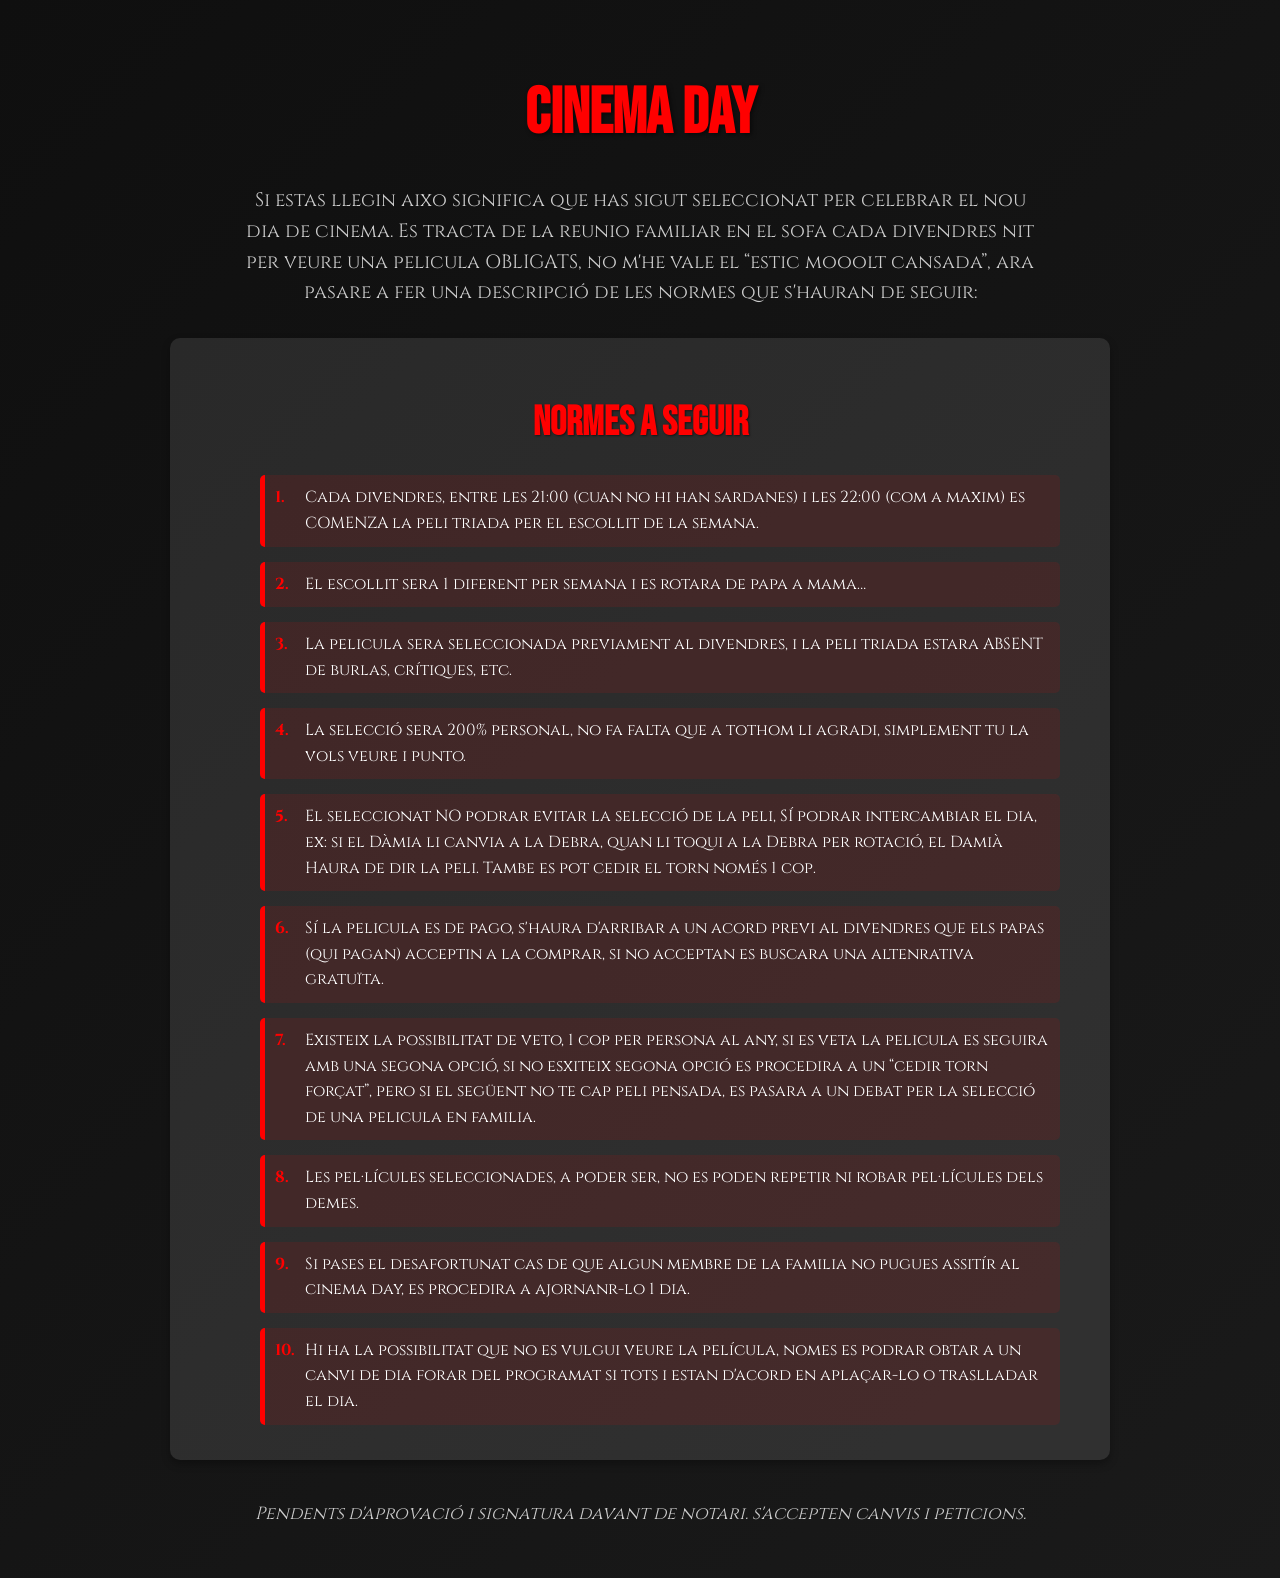
==== index.html @ 34855626 "CINEMA 🙌" ====
<!DOCTYPE html>
<html lang="ca">
<head>
    <meta charset="UTF-8">
    <meta name="viewport" content="width=device-width, initial-scale=1.0">
    <title>CINEMA DAY</title>
    <link rel="stylesheet" href="style.css">
</head>
<body>
    <h1>CINEMA DAY</h1>
    <p>Si estas llegin aixo significa que has sigut seleccionat per celebrar el nou dia de cinema.
Es tracta de la reunio familiar en el sofa cada divendres nit per veure una pelicula
OBLIGATS, no m'he vale el “estic mooolt cansada”, ara pasare a fer una descripció de les
normes que s'hauran de seguir:</p>
    <div id="normes-container">
        <h2>NORMES a SEGUIR</h2>
        <ol id="normes">
            <li>Cada divendres, entre les 21:00 (cuan no hi han sardanes) i les 22:00 (com a
maxim) es COMENZA la peli triada per el escollit de la semana.</li>
            <li>El escollit sera 1 diferent per semana i es rotara de papa a mama…</li>
            <li>La pelicula sera seleccionada previament al divendres, i la peli triada estara
ABSENT de burlas, crítiques, etc.</li>
            <li>La selecció sera 200% personal, no fa falta que a tothom li agradi, simplement tu la
vols veure i punto.</li>
            <li>El seleccionat NO podrar evitar la selecció de la peli, SÍ podrar intercambiar el dia,
ex: si el Dàmia li canvia a la Debra, quan li toqui a la Debra per rotació, el Damià
Haura de dir la peli. Tambe es pot cedir el torn només 1 cop.</li>
            <li>Sí la pelicula es de pago, s'haura d'arribar a un acord previ al divendres que els
papas (qui pagan) acceptin a la comprar, si no acceptan es buscara una altenrativa
gratuïta.</li>
            <li>Existeix la possibilitat de veto, 1 cop per persona al any, si es veta la pelicula es
seguira amb una segona opció, si no esxiteix segona opció es procedira a un “cedir
torn forçat”, pero si el següent no te cap peli pensada, es pasara a un debat per la
selecció de una pelicula en familia.</li>
            <li>Les pel·lícules seleccionades, a poder ser, no es poden repetir ni robar pel·lícules dels
demes.</li>
            <li>Si pases el desafortunat cas de que algun membre de la familia no pugues assitír al
cinema day, es procedira a ajornanr-lo 1 dia.</li>
            <li>Hi ha la possibilitat que no es vulgui veure la película, nomes es podrar obtar a un
canvi de dia forar del programat si tots i estan d'acord en aplaçar-lo o traslladar el
dia.</li>
        </ol>
    </div>
    <div id="conclusió">
        <p>Pendents d'aprovació i signatura davant de notari.
            s'accepten canvis i peticions.</p>
    </div>
</body>
</html>
---- style.css ----
@import url('https://fonts.googleapis.com/css2?family=Bebas+Neue&family=Cinzel:wght@400;700&display=swap');

body {
    font-family: 'Cinzel', serif;
    background: linear-gradient(135deg, #0f0f0f, #1a1a1a);
    color: #ffffff;
    margin: 0;
    padding: 20px;
    line-height: 1.6;
    text-align: center;
}

h1 {
    font-family: 'Bebas Neue', cursive;
    font-size: 4em;
    color: #ff0000;
    text-shadow: 2px 2px 4px rgba(0,0,0,0.5);
    margin-bottom: 20px;
}

p {
    font-size: 1.2em;
    max-width: 800px;
    margin: 0 auto 30px;
    color: #cccccc;
}

#normes-container {
    background: rgba(255, 255, 255, 0.1);
    border-radius: 10px;
    padding: 20px;
    max-width: 900px;
    margin: 0 auto;
    box-shadow: 0 4px 8px rgba(0,0,0,0.3);
}

h2 {
    font-family: 'Bebas Neue', cursive;
    font-size: 2.5em;
    color: #ff0000;
    text-shadow: 1px 1px 2px rgba(0,0,0,0.5);
    margin-bottom: 20px;
}

#normes {
    text-align: left;
    max-width: 800px;
    margin: 0 auto;
    list-style-type: none;
    counter-reset: norma-counter;
}

#normes li {
    counter-increment: norma-counter;
    margin-bottom: 15px;
    padding: 10px;
    background: rgba(255, 0, 0, 0.1);
    border-left: 5px solid #ff0000;
    border-radius: 5px;
    position: relative;
    padding-left: 40px;
}

#normes li::before {
    content: counter(norma-counter) ". ";
    font-weight: bold;
    color: #ff0000;
    position: absolute;
    left: 10px;
    top: 10px;
}

#conclusió {
    margin-top: 40px;
    font-style: italic;
    color: #aaaaaa;
}

#conclusió p {
    font-size: 1.1em;
}
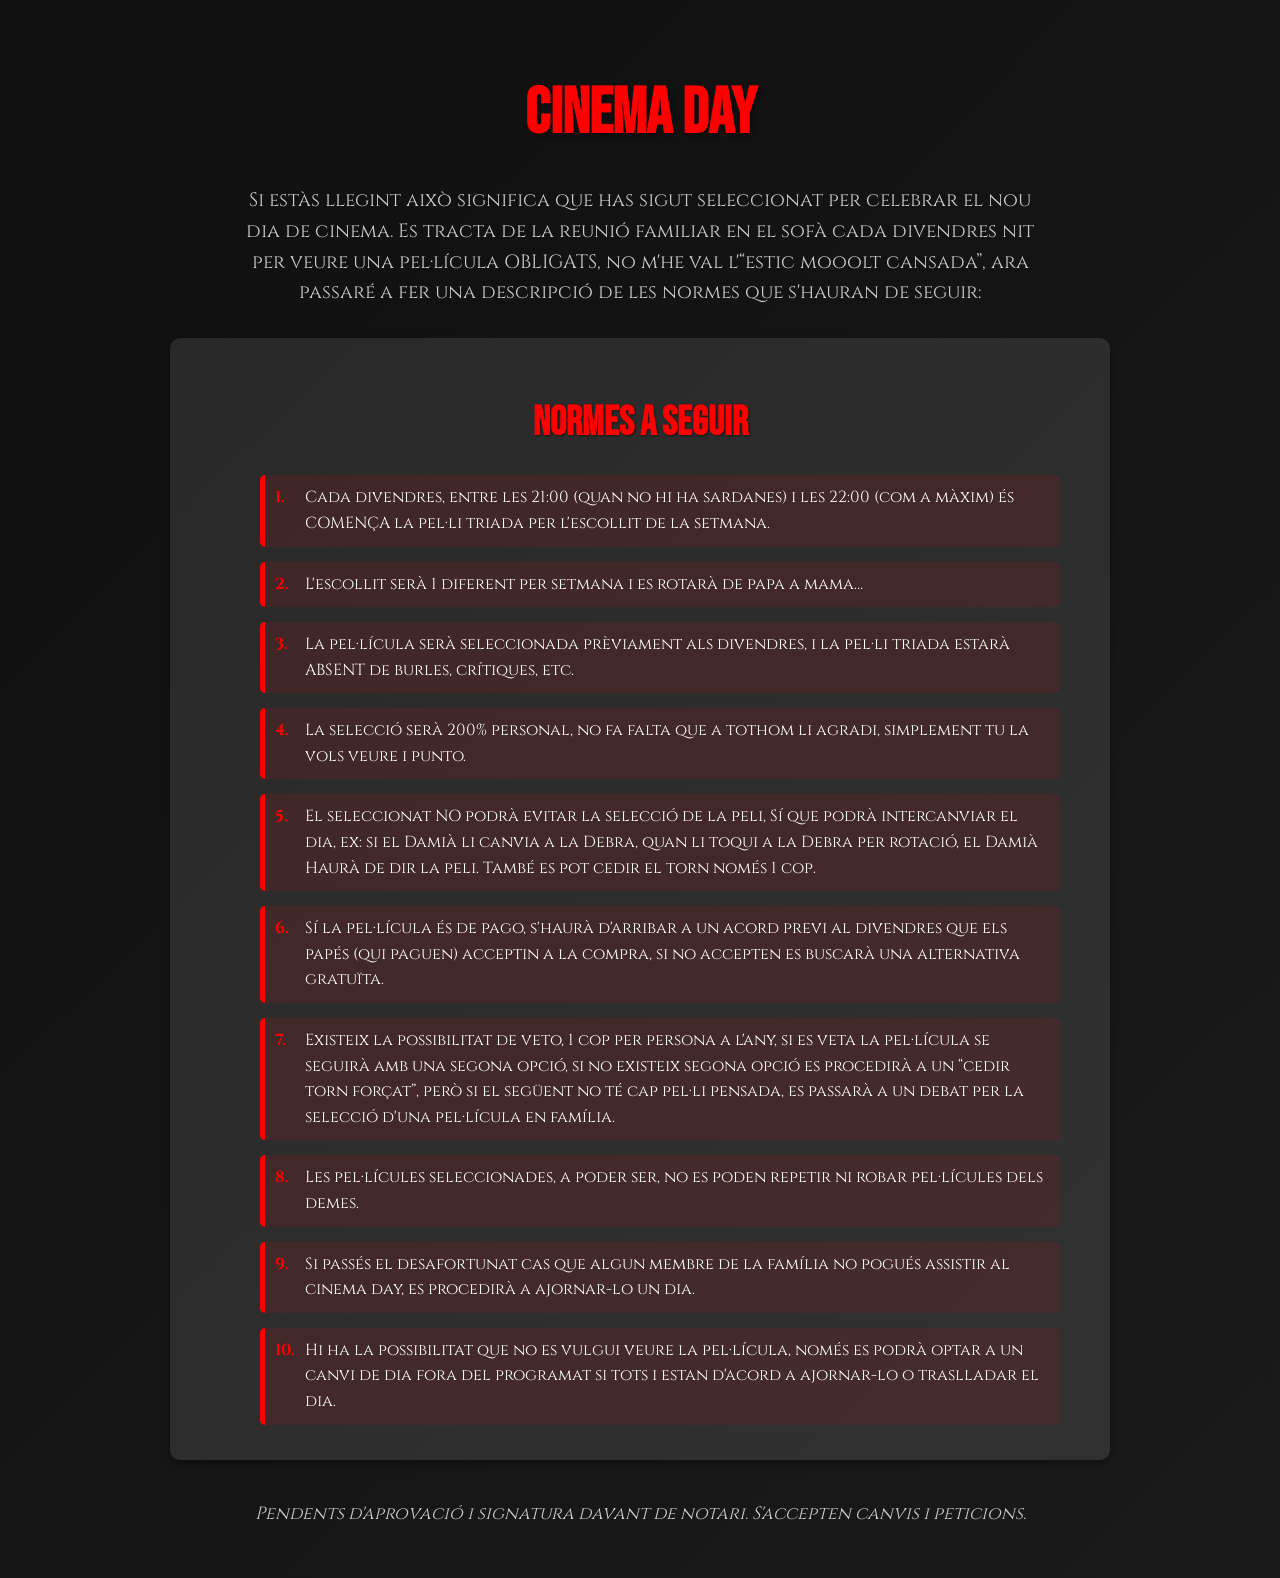
==== commit 38595da6: "Correccio d'ortografia el Dídac fa moltes faltes" ====
--- a/index.html
+++ b/index.html
@@ -8,42 +8,42 @@
 </head>
 <body>
     <h1>CINEMA DAY</h1>
-    <p>Si estas llegin aixo significa que has sigut seleccionat per celebrar el nou dia de cinema.
-Es tracta de la reunio familiar en el sofa cada divendres nit per veure una pelicula
-OBLIGATS, no m'he vale el “estic mooolt cansada”, ara pasare a fer una descripció de les
+    <p>Si estàs llegint això significa que has sigut seleccionat per celebrar el nou dia de cinema.
+Es tracta de la reunió familiar en el sofà cada divendres nit per veure una pel·lícula
+OBLIGATS, no m'he val l'“estic mooolt cansada”, ara passaré a fer una descripció de les
 normes que s'hauran de seguir:</p>
     <div id="normes-container">
         <h2>NORMES a SEGUIR</h2>
         <ol id="normes">
-            <li>Cada divendres, entre les 21:00 (cuan no hi han sardanes) i les 22:00 (com a
-maxim) es COMENZA la peli triada per el escollit de la semana.</li>
-            <li>El escollit sera 1 diferent per semana i es rotara de papa a mama…</li>
-            <li>La pelicula sera seleccionada previament al divendres, i la peli triada estara
-ABSENT de burlas, crítiques, etc.</li>
-            <li>La selecció sera 200% personal, no fa falta que a tothom li agradi, simplement tu la
+            <li>Cada divendres, entre les 21:00 (quan no hi ha sardanes) i les 22:00 (com a
+màxim) és COMENÇA la pel·li triada per l'escollit de la setmana.</li>
+            <li>L'escollit serà 1 diferent per setmana i es rotarà de papa a mama…</li>
+            <li>La pel·lícula serà seleccionada prèviament als divendres, i la pel·li triada estarà
+ABSENT de burles, crítiques, etc.</li>
+            <li>La selecció serà 200% personal, no fa falta que a tothom li agradi, simplement tu la
 vols veure i punto.</li>
-            <li>El seleccionat NO podrar evitar la selecció de la peli, SÍ podrar intercambiar el dia,
-ex: si el Dàmia li canvia a la Debra, quan li toqui a la Debra per rotació, el Damià
-Haura de dir la peli. Tambe es pot cedir el torn només 1 cop.</li>
-            <li>Sí la pelicula es de pago, s'haura d'arribar a un acord previ al divendres que els
-papas (qui pagan) acceptin a la comprar, si no acceptan es buscara una altenrativa
+            <li>El seleccionat NO podrà evitar la selecció de la peli, Sí que podrà intercanviar el dia,
+ex: si el Damià li canvia a la Debra, quan li toqui a la Debra per rotació, el Damià
+Haurà de dir la peli. També es pot cedir el torn només 1 cop.</li>
+            <li>Sí la pel·lícula és de pago, s'haurà d'arribar a un acord previ al divendres que els
+papés (qui paguen) acceptin a la compra, si no accepten es buscarà una alternativa
 gratuïta.</li>
-            <li>Existeix la possibilitat de veto, 1 cop per persona al any, si es veta la pelicula es
-seguira amb una segona opció, si no esxiteix segona opció es procedira a un “cedir
-torn forçat”, pero si el següent no te cap peli pensada, es pasara a un debat per la
-selecció de una pelicula en familia.</li>
+            <li>Existeix la possibilitat de veto, 1 cop per persona a l'any, si es veta la pel·lícula se
+seguirà amb una segona opció, si no existeix segona opció es procedirà a un “cedir
+torn forçat”, però si el següent no té cap pel·li pensada, es passarà a un debat per la
+selecció d'una pel·lícula en família.</li>
             <li>Les pel·lícules seleccionades, a poder ser, no es poden repetir ni robar pel·lícules dels
 demes.</li>
-            <li>Si pases el desafortunat cas de que algun membre de la familia no pugues assitír al
-cinema day, es procedira a ajornanr-lo 1 dia.</li>
-            <li>Hi ha la possibilitat que no es vulgui veure la película, nomes es podrar obtar a un
-canvi de dia forar del programat si tots i estan d'acord en aplaçar-lo o traslladar el
+            <li>Si passés el desafortunat cas que algun membre de la família no pogués assistir al
+cinema day, es procedirà a ajornar-lo un dia.</li>
+            <li>Hi ha la possibilitat que no es vulgui veure la pel·lícula, només es podrà optar a un
+canvi de dia fora del programat si tots i estan d'acord a ajornar-lo o traslladar el
 dia.</li>
         </ol>
     </div>
     <div id="conclusió">
         <p>Pendents d'aprovació i signatura davant de notari.
-            s'accepten canvis i peticions.</p>
+            S'accepten canvis i peticions.</p>
     </div>
 </body>
 </html>
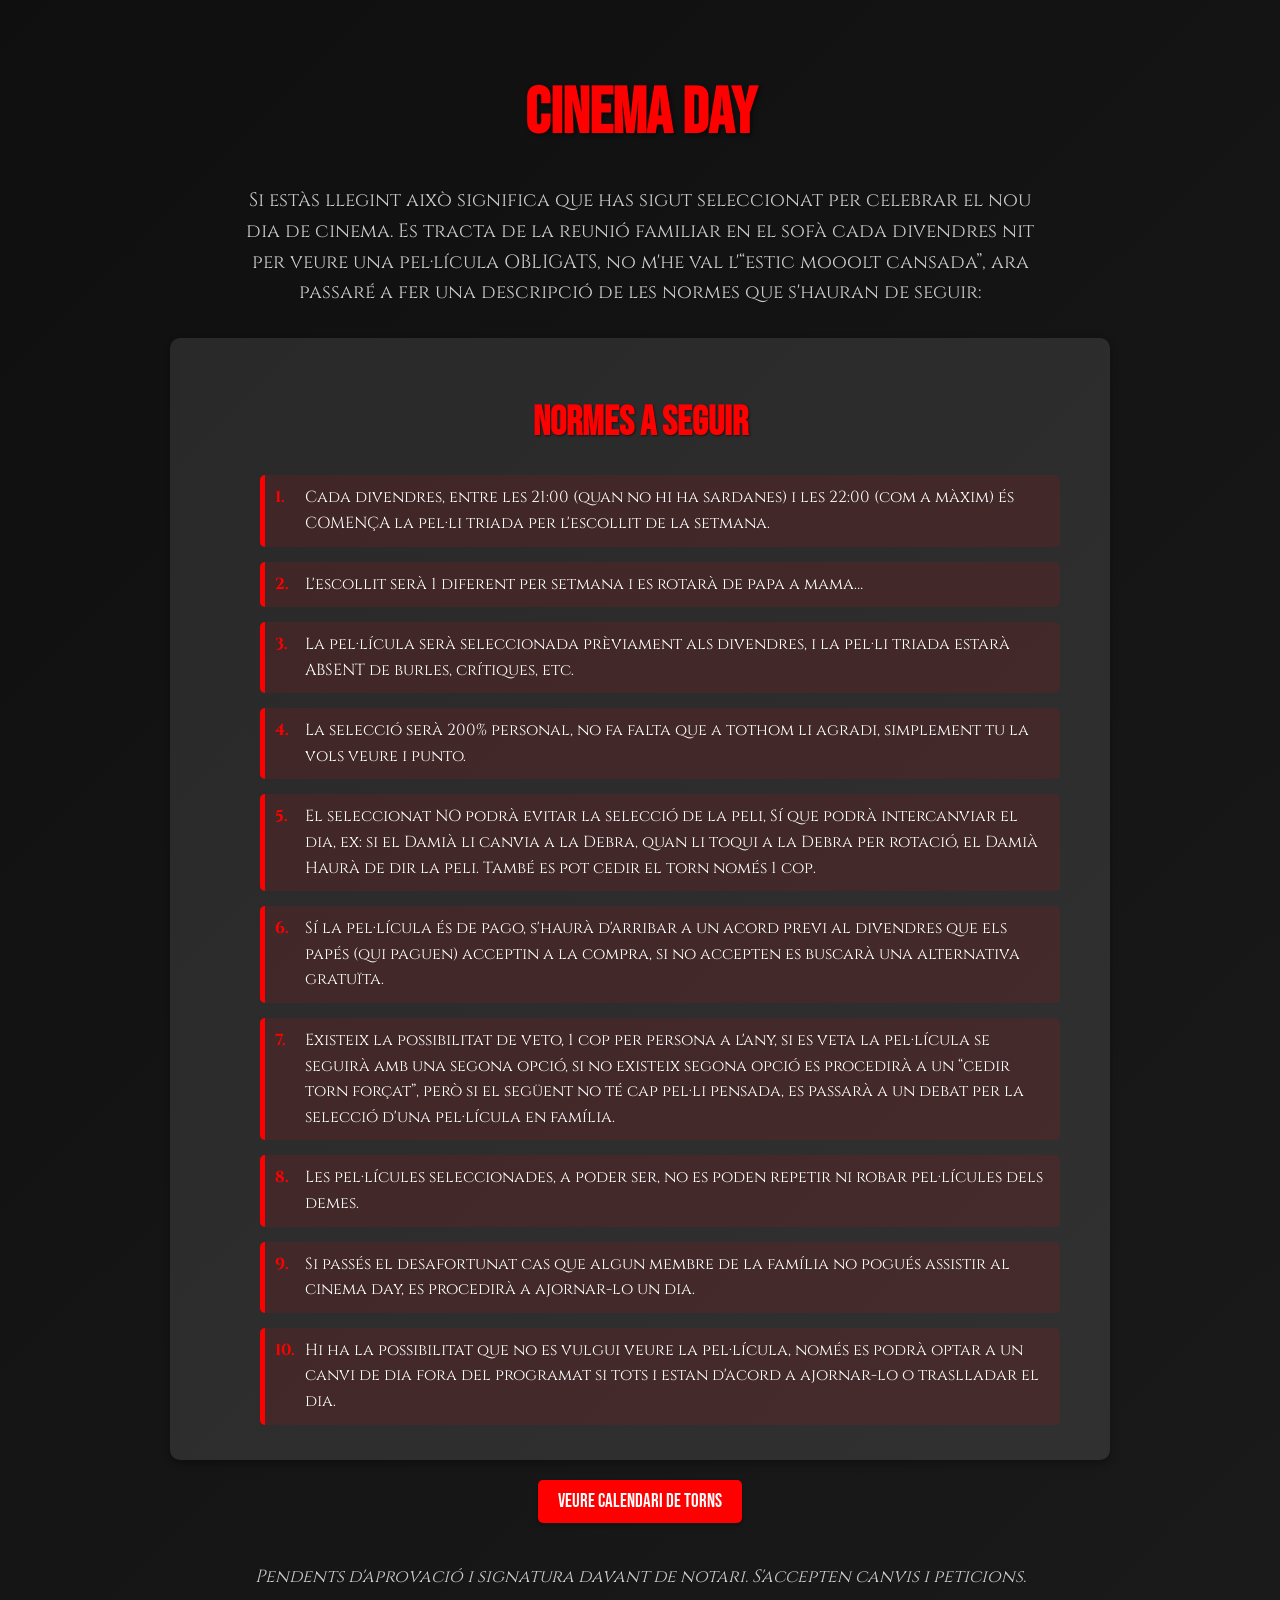
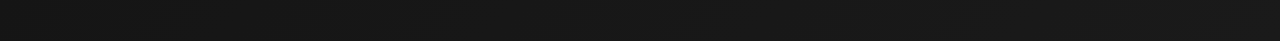
==== commit 798a464d: "potser hi ha calendari o" ====
--- a/index.html
+++ b/index.html
@@ -41,6 +41,7 @@
 dia.</li>
         </ol>
     </div>
+    <button id="calendar-button" onclick="window.location.href='calendar.html'">Veure Calendari de Torns</button>
     <div id="conclusió">
         <p>Pendents d'aprovació i signatura davant de notari.
             S'accepten canvis i peticions.</p>
--- a/style.css
+++ b/style.css
@@ -78,4 +78,68 @@
 
 #conclusió p {
     font-size: 1.1em;
+}
+
+button {
+    background: #ff0000;
+    color: #ffffff;
+    border: none;
+    padding: 10px 20px;
+    font-size: 1.2em;
+    font-family: 'Bebas Neue', cursive;
+    border-radius: 5px;
+    cursor: pointer;
+    margin: 20px auto;
+    display: block;
+    box-shadow: 0 2px 4px rgba(0,0,0,0.3);
+    transition: background 0.3s;
+}
+
+button:hover {
+    background: #cc0000;
+}
+
+#calendar-table {
+    width: 80%;
+    margin: 20px auto;
+    border-collapse: collapse;
+    background: rgba(255, 255, 255, 0.1);
+    border-radius: 10px;
+    overflow: hidden;
+    box-shadow: 0 4px 8px rgba(0,0,0,0.3);
+}
+
+#calendar-table th, #calendar-table td {
+    padding: 15px;
+    text-align: center;
+    border-bottom: 1px solid #ff0000;
+}
+
+#calendar-table th {
+    background: #ff0000;
+    color: #ffffff;
+    font-family: 'Bebas Neue', cursive;
+    font-size: 1.2em;
+}
+
+#calendar-table td {
+    color: #cccccc;
+}
+
+#calendar-table tr:nth-child(even) {
+    background: rgba(255, 255, 255, 0.05);
+}
+
+#calendar-table input {
+    background: rgba(255, 255, 255, 0.2);
+    border: 1px solid #ff0000;
+    color: #ffffff;
+    padding: 5px;
+    width: 100%;
+    box-sizing: border-box;
+    border-radius: 3px;
+}
+
+#calendar-table input::placeholder {
+    color: #aaaaaa;
 }
